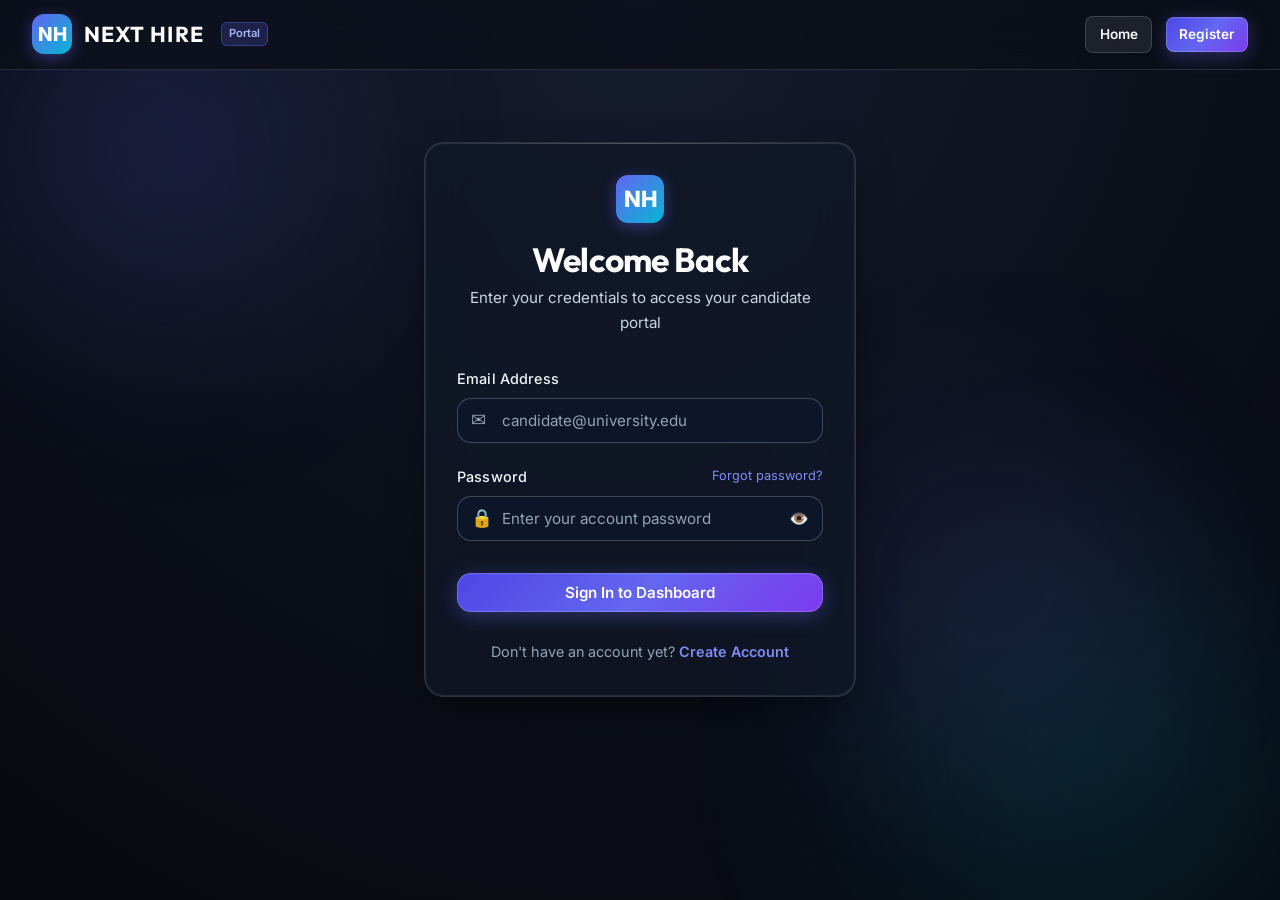
==== frontend/dashboard.html @ c8a3c5a3 "Initial commit: NextHire AI Mock Interview Platform" ====
<!DOCTYPE html>
<html lang="en">
<head>
  <meta charset="UTF-8">
  <meta name="viewport" content="width=device-width, initial-scale=1.0">
  <title>Candidate Dashboard - NextHire</title>
  <meta name="description" content="Manage your candidate assessment metrics, resume uploads, and interview history.">
  <link rel="stylesheet" href="css/style.css">
</head>
<body>
  <!-- Ambient Liquid Glass Orbs -->
  <div class="ambient-background">
    <div class="bg-orb orb-1"></div>
    <div class="bg-orb orb-2"></div>
    <div class="bg-orb orb-3"></div>
  </div>

  <!-- Navigation Bar -->
  <header class="navbar">
    <div class="nav-container">
      <a href="dashboard.html" class="brand-logo">
        <div class="logo-symbol">NH</div>
        <span class="brand-name">NEXT HIRE</span>
        <span class="brand-badge">Dashboard</span>
      </a>
      <ul class="nav-links">
        <li><a href="dashboard.html" class="nav-link active">Dashboard</a></li>
        <li><a href="upload.html" class="nav-link">Resume Upload</a></li>
        <li><a href="interview.html" class="nav-link">Interview Chamber</a></li>
        <li><a href="history.html" class="nav-link">History</a></li>
        <li><a href="result.html" class="nav-link">Results</a></li>
      </ul>
      <div class="nav-auth-actions">
        <div class="user-profile-badge">
          <div class="user-avatar">👤</div>
          <span class="user-name-display" id="nav-user-name">Candidate</span>
        </div>
        <button id="logout-btn" class="btn btn-danger btn-sm" title="Sign out of current session">
          Logout
        </button>
      </div>
    </div>
  </header>

  <!-- Main Dashboard Container -->
  <main class="container">
    <!-- Welcome Header -->
    <div class="page-header" style="display: flex; justify-content: space-between; align-items: flex-end; flex-wrap: wrap; gap: 1rem;">
      <div>
        <div style="display: inline-flex; align-items: center; gap: 0.5rem; margin-bottom: 0.5rem;">
          <span class="badge badge-primary">Candidate Portal</span>
          <span class="badge badge-success">Phase 1 & 2 Live</span>
        </div>
        <h1 class="page-title">
          Welcome back, <span id="dashboard-welcome-name" style="color: #818cf8;">Candidate</span>!
        </h1>
        <p class="page-subtitle">
          Track your mock interview progress, benchmark technical skills, and manage your assessment journey.
        </p>
      </div>
      <div>
        <a href="upload.html" class="btn btn-primary">
          + Start New Assessment
        </a>
      </div>
    </div>

    <!-- Quick Stats Grid -->
    <div class="grid-4" style="margin-bottom: 2.5rem;">
      <!-- Stat 1 -->
      <div class="glass-card stat-card">
        <span class="stat-label">Interviews Completed</span>
        <span class="stat-value" id="stat-interviews">0</span>
        <span class="stat-hint">Mock sessions finished</span>
      </div>

      <!-- Stat 2 -->
      <div class="glass-card stat-card">
        <span class="stat-label">Resumes Analyzed</span>
        <span class="stat-value" id="stat-resumes">0</span>
        <span class="stat-hint">Profiles benchmarked</span>
      </div>

      <!-- Stat 3 -->
      <div class="glass-card stat-card">
        <span class="stat-label">Readiness Score</span>
        <span class="stat-value" id="stat-score" style="color: #34d399;">92%</span>
        <span class="stat-hint">Academic benchmark</span>
      </div>

      <!-- Stat 4 -->
      <div class="glass-card stat-card">
        <span class="stat-label">Target Role</span>
        <span class="stat-value" id="stat-role" style="font-size: 1.35rem; color: #67e8f9; line-height: 1.3;">Full Stack</span>
        <span class="stat-hint">Primary track</span>
      </div>
    </div>

    <!-- Actions & Assessment Workflow Grid -->
    <div class="grid-3" style="margin-bottom: 2.5rem;">
      <!-- Action 1: Upload Resume -->
      <div class="glass-card glass-card-hover" style="display: flex; flex-direction: column; justify-content: space-between;">
        <div>
          <div class="feature-icon-box">📄</div>
          <h3>1. Resume Profiling</h3>
          <p style="margin-top: 0.5rem; font-size: 0.95rem;">
            Upload your academic CV in PDF or DOCX format to define your technical skills and target role.
          </p>
        </div>
        <div style="margin-top: 1.5rem;">
          <a href="upload.html" class="btn btn-glass btn-block">Configure Resume &rarr;</a>
        </div>
      </div>

      <!-- Action 2: Mock Interview -->
      <div class="glass-card glass-card-hover" style="display: flex; flex-direction: column; justify-content: space-between;">
        <div>
          <div class="feature-icon-box">🎙️</div>
          <h3>2. Interview Chamber</h3>
          <p style="margin-top: 0.5rem; font-size: 0.95rem;">
            Step into the interactive mock chamber with timed question prompts and response capture.
          </p>
        </div>
        <div style="margin-top: 1.5rem;">
          <a href="interview.html" class="btn btn-glass btn-block">Enter Chamber &rarr;</a>
        </div>
      </div>

      <!-- Action 3: Results & Feedback -->
      <div class="glass-card glass-card-hover" style="display: flex; flex-direction: column; justify-content: space-between;">
        <div>
          <div class="feature-icon-box">📊</div>
          <h3>3. Performance Analytics</h3>
          <p style="margin-top: 0.5rem; font-size: 0.95rem;">
            Review your candidate readiness scorecard, skill breakdown, and personalized feedback.
          </p>
        </div>
        <div style="margin-top: 1.5rem;">
          <a href="result.html" class="btn btn-glass btn-block">View Scorecard &rarr;</a>
        </div>
      </div>
    </div>

    <!-- Recent Activity Section -->
    <div class="glass-card">
      <div style="display: flex; justify-content: space-between; align-items: center; margin-bottom: 1.5rem;">
        <div>
          <h3>Recent Account Activity</h3>
          <p style="font-size: 0.9rem; margin-top: 0.25rem;">Audit log of candidate sessions and system diagnostics</p>
        </div>
        <a href="history.html" class="btn btn-glass btn-sm">Full History</a>
      </div>

      <div class="table-responsive">
        <table class="glass-table">
          <thead>
            <tr>
              <th>Activity Description</th>
              <th>Category</th>
              <th>Date / Time</th>
              <th>Status</th>
            </tr>
          </thead>
          <tbody id="recent-activity-tbody">
            <tr>
              <td><strong>Account Setup &amp; Session Created</strong></td>
              <td><span class="badge badge-primary">Auth System</span></td>
              <td>Just now</td>
              <td><span class="badge badge-success">Active</span></td>
            </tr>
          </tbody>
        </table>
      </div>
    </div>
  </main>

  <!-- Academic Footer -->
  <footer class="footer">
    <div class="footer-content">
      <div style="display: flex; align-items: center; gap: 0.5rem;">
        <div class="logo-symbol" style="width: 28px; height: 28px; font-size: 0.85rem;">NH</div>
        <span style="font-weight: 700; color: #fff;">NEXT HIRE</span>
      </div>
      <p class="footer-credit">
        Master of Computer Applications (MCA) Academic Project &bull; Python Flask &amp; MySQL Full-Stack Architecture
      </p>
    </div>
  </footer>

  <script src="js/main.js"></script>
  <script src="js/dashboard.js"></script>
</body>
</html>
---- frontend/css/style.css ----
/* =========================================================
   NEXT HIRE - Liquid Glass Design System
   MCA Academic Project - Professional & AI-Themed UI
   ========================================================= */

@import url('https://fonts.googleapis.com/css2?family=Inter:wght@300;400;500;600;700;800&family=Outfit:wght@500;600;700&display=swap');

:root {
  /* Color Palette - Academic AI Theme */
  --bg-dark: #090d16;
  --bg-gradient: radial-gradient(circle at 50% 0%, #151c2e 0%, #0b0f19 55%, #07090f 100%);
  
  --primary: #6366f1;
  --primary-hover: #4f46e5;
  --primary-glow: rgba(99, 102, 241, 0.35);
  
  --secondary: #06b6d4;
  --secondary-glow: rgba(6, 182, 212, 0.25);
  
  --accent-purple: #8b5cf6;
  --accent-emerald: #10b981;
  --accent-amber: #f59e0b;
  --accent-rose: #f43f5e;
  
  /* Liquid Glass Values */
  --glass-bg: rgba(17, 24, 39, 0.72);
  --glass-bg-hover: rgba(24, 33, 53, 0.82);
  --glass-bg-light: rgba(255, 255, 255, 0.05);
  --glass-border: 1px solid rgba(255, 255, 255, 0.12);
  --glass-border-focus: 1px solid rgba(99, 102, 241, 0.6);
  --glass-border-glow: 0 0 20px rgba(99, 102, 241, 0.25);
  --glass-shadow: 0 16px 40px -8px rgba(0, 0, 0, 0.5), 0 0 1px 1px rgba(255, 255, 255, 0.1) inset;
  --glass-blur: blur(20px);
  
  /* High-Contrast Typography */
  --text-primary: #ffffff;
  --text-secondary: #cbd5e1;
  --text-muted: #94a3b8;
  --text-dark: #0f172a;
  
  /* Form Inputs Visibility Standards */
  --input-bg: rgba(15, 23, 42, 0.85);
  --input-text: #ffffff;
  --input-placeholder: #94a3b8;
  --input-border: rgba(255, 255, 255, 0.22);
  --input-focus-border: #6366f1;
  --input-focus-ring: 0 0 0 3px rgba(99, 102, 241, 0.3);

  /* Layout Constants */
  --radius-sm: 8px;
  --radius-md: 14px;
  --radius-lg: 20px;
  --radius-xl: 28px;
  --transition: all 0.25s cubic-bezier(0.16, 1, 0.3, 1);
}

/* =========================================================
   Base & Reset
   ========================================================= */
*, *::before, *::after {
  box-sizing: border-box;
  margin: 0;
  padding: 0;
}

html {
  font-size: 16px;
  scroll-behavior: smooth;
}

body {
  font-family: 'Inter', -apple-system, BlinkMacSystemFont, "Segoe UI", Roboto, sans-serif;
  background-color: var(--bg-dark);
  background-image: var(--bg-gradient);
  color: var(--text-primary);
  min-height: 100vh;
  line-height: 1.6;
  overflow-x: hidden;
  position: relative;
}

/* Background Ambient Orbs for Liquid Glass Depth */
.ambient-background {
  position: fixed;
  top: 0;
  left: 0;
  width: 100vw;
  height: 100vh;
  overflow: hidden;
  z-index: -1;
  pointer-events: none;
}

.bg-orb {
  position: absolute;
  border-radius: 50%;
  filter: blur(100px);
  opacity: 0.45;
  animation: orbDrift 20s infinite alternate ease-in-out;
}

.orb-1 {
  width: 500px;
  height: 500px;
  background: radial-gradient(circle, rgba(99, 102, 241, 0.6) 0%, rgba(99, 102, 241, 0) 70%);
  top: -100px;
  left: -100px;
  animation-duration: 18s;
}

.orb-2 {
  width: 600px;
  height: 600px;
  background: radial-gradient(circle, rgba(6, 182, 212, 0.45) 0%, rgba(6, 182, 212, 0) 70%);
  bottom: -150px;
  right: -100px;
  animation-duration: 24s;
}

.orb-3 {
  width: 450px;
  height: 450px;
  background: radial-gradient(circle, rgba(139, 92, 246, 0.4) 0%, rgba(139, 92, 246, 0) 70%);
  top: 40%;
  left: 60%;
  animation-duration: 22s;
}

@keyframes orbDrift {
  0% { transform: translate(0, 0) scale(1); }
  50% { transform: translate(40px, -30px) scale(1.08); }
  100% { transform: translate(-30px, 40px) scale(0.95); }
}

/* =========================================================
   Typography
   ========================================================= */
h1, h2, h3, h4, h5, h6 {
  font-family: 'Outfit', 'Inter', sans-serif;
  color: var(--text-primary);
  font-weight: 700;
  line-height: 1.25;
  letter-spacing: -0.02em;
}

h1 { font-size: 2.75rem; }
h2 { font-size: 2.1rem; }
h3 { font-size: 1.5rem; }
h4 { font-size: 1.2rem; }

p {
  color: var(--text-secondary);
}

a {
  color: var(--primary);
  text-decoration: none;
  transition: var(--transition);
}

a:hover {
  color: #818cf8;
}

/* =========================================================
   Navbar (Liquid Glass)
   ========================================================= */
.navbar {
  position: sticky;
  top: 0;
  width: 100%;
  z-index: 100;
  backdrop-filter: var(--glass-blur);
  -webkit-backdrop-filter: var(--glass-blur);
  background: rgba(11, 15, 25, 0.75);
  border-bottom: var(--glass-border);
  padding: 0.9rem 2rem;
  transition: var(--transition);
}

.nav-container {
  max-width: 1240px;
  margin: 0 auto;
  display: flex;
  align-items: center;
  justify-content: space-between;
}

.brand-logo {
  display: flex;
  align-items: center;
  gap: 0.75rem;
  text-decoration: none;
}

.logo-symbol {
  width: 40px;
  height: 40px;
  border-radius: 12px;
  background: linear-gradient(135deg, #6366f1 0%, #06b6d4 100%);
  display: flex;
  align-items: center;
  justify-content: center;
  color: #fff;
  font-weight: 800;
  font-size: 1.2rem;
  box-shadow: 0 4px 15px rgba(99, 102, 241, 0.4);
}

.brand-name {
  font-family: 'Outfit', sans-serif;
  font-weight: 700;
  font-size: 1.35rem;
  letter-spacing: 0.05em;
  color: #ffffff;
}

.brand-badge {
  font-size: 0.7rem;
  font-weight: 600;
  padding: 2px 7px;
  border-radius: 6px;
  background: rgba(99, 102, 241, 0.2);
  color: #a5b4fc;
  border: 1px solid rgba(99, 102, 241, 0.4);
  margin-left: 0.35rem;
  vertical-align: middle;
}

.nav-links {
  display: flex;
  align-items: center;
  gap: 1.5rem;
  list-style: none;
}

.nav-link {
  color: var(--text-secondary);
  font-size: 0.95rem;
  font-weight: 500;
  padding: 0.4rem 0.8rem;
  border-radius: var(--radius-sm);
  transition: var(--transition);
}

.nav-link:hover, .nav-link.active {
  color: #ffffff;
  background: rgba(255, 255, 255, 0.08);
}

.nav-auth-actions {
  display: flex;
  align-items: center;
  gap: 0.85rem;
}

.user-profile-badge {
  display: flex;
  align-items: center;
  gap: 0.6rem;
  padding: 0.35rem 0.85rem;
  border-radius: 30px;
  background: rgba(255, 255, 255, 0.07);
  border: 1px solid rgba(255, 255, 255, 0.14);
}

.user-avatar {
  width: 28px;
  height: 28px;
  border-radius: 50%;
  background: linear-gradient(135deg, #6366f1, #a855f7);
  display: flex;
  align-items: center;
  justify-content: center;
  font-size: 0.8rem;
  font-weight: 700;
  color: #fff;
}

.user-name-display {
  font-size: 0.9rem;
  font-weight: 500;
  color: #f1f5f9;
}

/* =========================================================
   Buttons (Liquid Glass & Primary)
   ========================================================= */
.btn {
  display: inline-flex;
  align-items: center;
  justify-content: center;
  gap: 0.5rem;
  font-family: 'Inter', sans-serif;
  font-size: 0.95rem;
  font-weight: 600;
  padding: 0.65rem 1.35rem;
  border-radius: var(--radius-md);
  cursor: pointer;
  transition: var(--transition);
  text-decoration: none;
  border: none;
  outline: none;
}

.btn-primary {
  background: linear-gradient(135deg, #4f46e5 0%, #6366f1 50%, #7c3aed 100%);
  color: #ffffff !important;
  box-shadow: 0 4px 20px rgba(99, 102, 241, 0.35), 0 0 1px 1px rgba(255, 255, 255, 0.2) inset;
}

.btn-primary:hover {
  transform: translateY(-2px);
  box-shadow: 0 8px 25px rgba(99, 102, 241, 0.5), 0 0 1px 1px rgba(255, 255, 255, 0.3) inset;
}

.btn-primary:active {
  transform: translateY(0);
}

.btn-glass {
  background: rgba(255, 255, 255, 0.08);
  backdrop-filter: blur(12px);
  -webkit-backdrop-filter: blur(12px);
  color: #f8fafc !important;
  border: 1px solid rgba(255, 255, 255, 0.16);
  box-shadow: 0 4px 15px rgba(0, 0, 0, 0.2);
}

.btn-glass:hover {
  background: rgba(255, 255, 255, 0.14);
  border-color: rgba(255, 255, 255, 0.3);
  transform: translateY(-2px);
}

.btn-danger {
  background: rgba(244, 63, 94, 0.15);
  color: #fb7185 !important;
  border: 1px solid rgba(244, 63, 94, 0.3);
}

.btn-danger:hover {
  background: rgba(244, 63, 94, 0.25);
  border-color: rgba(244, 63, 94, 0.5);
}

.btn-block {
  width: 100%;
}

.btn-sm {
  padding: 0.4rem 0.85rem;
  font-size: 0.85rem;
  border-radius: var(--radius-sm);
}

/* =========================================================
   Liquid Glass Cards
   ========================================================= */
.glass-card {
  background: var(--glass-bg);
  backdrop-filter: var(--glass-blur);
  -webkit-backdrop-filter: var(--glass-blur);
  border: var(--glass-border);
  border-radius: var(--radius-lg);
  box-shadow: var(--glass-shadow);
  padding: 2rem;
  transition: var(--transition);
  position: relative;
  overflow: hidden;
}

.glass-card::before {
  content: '';
  position: absolute;
  top: 0;
  left: 0;
  right: 0;
  height: 1px;
  background: linear-gradient(90deg, transparent, rgba(255, 255, 255, 0.2), transparent);
}

.glass-card-hover:hover {
  background: var(--glass-bg-hover);
  border-color: rgba(255, 255, 255, 0.22);
  transform: translateY(-4px);
  box-shadow: 0 20px 45px -10px rgba(0, 0, 0, 0.6), 0 0 25px rgba(99, 102, 241, 0.15);
}

/* =========================================================
   Forms & Visible Input Fields (CRITICAL REQUIREMENT)
   ========================================================= */
.form-group {
  margin-bottom: 1.35rem;
  text-align: left;
}

.form-label {
  display: block;
  font-size: 0.9rem;
  font-weight: 500;
  color: #f1f5f9;
  margin-bottom: 0.5rem;
  letter-spacing: 0.01em;
}

.input-container {
  position: relative;
  display: flex;
  align-items: center;
}

.input-icon {
  position: absolute;
  left: 14px;
  color: var(--text-muted);
  pointer-events: none;
  font-size: 1.1rem;
}

/* Visible Inputs: High Contrast, High Legibility */
.form-control {
  width: 100%;
  padding: 0.75rem 1rem;
  padding-left: 2.75rem;
  font-family: 'Inter', sans-serif;
  font-size: 0.95rem;
  color: #ffffff !important; /* Clearly visible */
  background-color: var(--input-bg) !important;
  border: 1px solid var(--input-border);
  border-radius: var(--radius-md);
  outline: none;
  transition: var(--transition);
  -webkit-appearance: none;
}

.form-control.no-icon {
  padding-left: 1rem;
}

.form-control::placeholder {
  color: var(--input-placeholder) !important;
  opacity: 1;
}

.form-control:focus {
  border-color: var(--input-focus-border);
  box-shadow: var(--input-focus-ring);
  background-color: rgba(15, 23, 42, 0.95) !important;
}

/* Password Toggle Icon */
.password-toggle {
  position: absolute;
  right: 14px;
  background: none;
  border: none;
  color: var(--text-muted);
  cursor: pointer;
  padding: 0;
  font-size: 1rem;
  display: flex;
  align-items: center;
  transition: var(--transition);
}

.password-toggle:hover {
  color: #ffffff;
}

/* Password strength bar */
.password-strength-container {
  margin-top: 0.5rem;
  height: 4px;
  background: rgba(255, 255, 255, 0.1);
  border-radius: 4px;
  overflow: hidden;
}

.password-strength-bar {
  height: 100%;
  width: 0%;
  transition: var(--transition);
}

/* =========================================================
   Layout Containers
   ========================================================= */
.container {
  max-width: 1240px;
  margin: 0 auto;
  padding: 2.5rem 1.5rem;
}

.container-narrow {
  max-width: 480px;
  margin: 3rem auto;
  padding: 1.5rem;
}

.page-header {
  margin-bottom: 2.5rem;
}

.page-title {
  font-size: 2.2rem;
  margin-bottom: 0.5rem;
}

.page-subtitle {
  font-size: 1.05rem;
  color: var(--text-secondary);
}

/* =========================================================
   Alerts & Notifications
   ========================================================= */
.alert {
  padding: 0.85rem 1.15rem;
  border-radius: var(--radius-md);
  margin-bottom: 1.25rem;
  font-size: 0.9rem;
  font-weight: 500;
  display: none;
  align-items: center;
  gap: 0.6rem;
  backdrop-filter: blur(10px);
}

.alert-danger {
  background: rgba(244, 63, 94, 0.15);
  color: #fecdd3;
  border: 1px solid rgba(244, 63, 94, 0.35);
}

.alert-success {
  background: rgba(16, 185, 129, 0.15);
  color: #a7f3d0;
  border: 1px solid rgba(16, 185, 129, 0.35);
}

.alert-info {
  background: rgba(6, 182, 212, 0.15);
  color: #bae6fd;
  border: 1px solid rgba(6, 182, 212, 0.35);
}

/* Toast Notification */
.toast-container {
  position: fixed;
  bottom: 24px;
  right: 24px;
  z-index: 1000;
  display: flex;
  flex-direction: column;
  gap: 10px;
}

.toast {
  padding: 12px 20px;
  background: rgba(15, 23, 42, 0.95);
  backdrop-filter: blur(16px);
  border: 1px solid rgba(255, 255, 255, 0.15);
  border-radius: var(--radius-md);
  box-shadow: 0 10px 30px rgba(0, 0, 0, 0.5);
  color: #ffffff;
  font-size: 0.9rem;
  font-weight: 500;
  display: flex;
  align-items: center;
  gap: 10px;
  animation: slideInRight 0.3s cubic-bezier(0.16, 1, 0.3, 1);
}

@keyframes slideInRight {
  from { transform: translateX(100%); opacity: 0; }
  to { transform: translateX(0); opacity: 1; }
}

/* =========================================================
   Badges & Indicators
   ========================================================= */
.badge {
  display: inline-flex;
  align-items: center;
  gap: 0.35rem;
  padding: 0.25rem 0.65rem;
  font-size: 0.75rem;
  font-weight: 600;
  border-radius: 20px;
  letter-spacing: 0.02em;
}

.badge-primary {
  background: rgba(99, 102, 241, 0.2);
  color: #c7d2fe;
  border: 1px solid rgba(99, 102, 241, 0.4);
}

.badge-success {
  background: rgba(16, 185, 129, 0.2);
  color: #a7f3d0;
  border: 1px solid rgba(16, 185, 129, 0.4);
}

.badge-warning {
  background: rgba(245, 158, 11, 0.2);
  color: #fde68a;
  border: 1px solid rgba(245, 158, 11, 0.4);
}

/* =========================================================
   Hero Section (Landing Page)
   ========================================================= */
.hero-section {
  text-align: center;
  padding: 4.5rem 1.5rem 3rem;
  max-width: 900px;
  margin: 0 auto;
}

.hero-pill {
  display: inline-flex;
  align-items: center;
  gap: 0.5rem;
  padding: 0.4rem 1rem;
  border-radius: 30px;
  background: rgba(99, 102, 241, 0.15);
  border: 1px solid rgba(99, 102, 241, 0.3);
  color: #c7d2fe;
  font-size: 0.85rem;
  font-weight: 600;
  margin-bottom: 1.5rem;
}

.hero-title {
  font-size: 3.5rem;
  line-height: 1.15;
  margin-bottom: 1.25rem;
  background: linear-gradient(135deg, #ffffff 0%, #cbd5e1 50%, #94a3b8 100%);
  -webkit-background-clip: text;
  -webkit-text-fill-color: transparent;
}

.hero-title-accent {
  background: linear-gradient(135deg, #6366f1 0%, #06b6d4 100%);
  -webkit-background-clip: text;
  -webkit-text-fill-color: transparent;
}

.hero-description {
  font-size: 1.15rem;
  color: var(--text-secondary);
  max-width: 720px;
  margin: 0 auto 2.5rem;
}

.hero-actions {
  display: flex;
  align-items: center;
  justify-content: center;
  gap: 1.25rem;
}

/* =========================================================
   Grid & Card Systems
   ========================================================= */
.grid-3 {
  display: grid;
  grid-template-columns: repeat(3, 1fr);
  gap: 1.5rem;
}

.grid-4 {
  display: grid;
  grid-template-columns: repeat(4, 1fr);
  gap: 1.25rem;
}

.grid-2 {
  display: grid;
  grid-template-columns: repeat(2, 1fr);
  gap: 1.5rem;
}

.feature-icon-box {
  width: 52px;
  height: 52px;
  border-radius: 14px;
  background: rgba(99, 102, 241, 0.15);
  border: 1px solid rgba(99, 102, 241, 0.3);
  display: flex;
  align-items: center;
  justify-content: center;
  color: #818cf8;
  font-size: 1.5rem;
  margin-bottom: 1.25rem;
}

/* =========================================================
   Dashboard Widgets & Statistics
   ========================================================= */
.stat-card {
  padding: 1.5rem;
  display: flex;
  flex-direction: column;
}

.stat-label {
  font-size: 0.85rem;
  color: var(--text-muted);
  font-weight: 500;
  text-transform: uppercase;
  letter-spacing: 0.05em;
  margin-bottom: 0.5rem;
}

.stat-value {
  font-family: 'Outfit', sans-serif;
  font-size: 2.2rem;
  font-weight: 700;
  color: #ffffff;
  line-height: 1;
}

.stat-hint {
  font-size: 0.8rem;
  color: #94a3b8;
  margin-top: 0.5rem;
}

/* =========================================================
   Tables (Liquid Glass)
   ========================================================= */
.table-responsive {
  width: 100%;
  overflow-x: auto;
}

.glass-table {
  width: 100%;
  border-collapse: collapse;
  text-align: left;
}

.glass-table th {
  padding: 1rem 1.25rem;
  font-size: 0.85rem;
  text-transform: uppercase;
  letter-spacing: 0.05em;
  color: var(--text-muted);
  border-bottom: 1px solid rgba(255, 255, 255, 0.1);
}

.glass-table td {
  padding: 1.1rem 1.25rem;
  font-size: 0.95rem;
  color: var(--text-secondary);
  border-bottom: 1px solid rgba(255, 255, 255, 0.06);
}

.glass-table tr:hover td {
  background: rgba(255, 255, 255, 0.03);
  color: #ffffff;
}

/* =========================================================
   Resume Upload Area (Liquid Glass)
   ========================================================= */
.dropzone {
  border: 2px dashed rgba(99, 102, 241, 0.4);
  border-radius: var(--radius-lg);
  padding: 3.5rem 2rem;
  text-align: center;
  background: rgba(15, 23, 42, 0.45);
  backdrop-filter: blur(12px);
  cursor: pointer;
  transition: var(--transition);
}

.dropzone:hover, .dropzone.dragover {
  border-color: #6366f1;
  background: rgba(99, 102, 241, 0.08);
  box-shadow: 0 0 25px rgba(99, 102, 241, 0.2);
}

.dropzone-icon {
  font-size: 3rem;
  color: #818cf8;
  margin-bottom: 1rem;
}

/* =========================================================
   Footer (Liquid Glass)
   ========================================================= */
.footer {
  margin-top: 5rem;
  border-top: var(--glass-border);
  background: rgba(9, 13, 22, 0.8);
  backdrop-filter: blur(16px);
  padding: 2.5rem 1.5rem;
  text-align: center;
}

.footer-content {
  max-width: 1240px;
  margin: 0 auto;
  display: flex;
  flex-direction: column;
  align-items: center;
  gap: 1rem;
}

.footer-credit {
  font-size: 0.85rem;
  color: var(--text-muted);
}

/* =========================================================
   Responsive Design Breakpoints
   ========================================================= */
@media (max-width: 1024px) {
  .grid-4 {
    grid-template-columns: repeat(2, 1fr);
  }
  .grid-3 {
    grid-template-columns: repeat(2, 1fr);
  }
}

@media (max-width: 768px) {
  .hero-title {
    font-size: 2.5rem;
  }
  .grid-3, .grid-2, .grid-4 {
    grid-template-columns: 1fr;
  }
  .navbar {
    padding: 0.85rem 1rem;
  }
  .nav-links {
    display: none; /* Can be toggled or adapted */
  }
  .hero-actions {
    flex-direction: column;
    width: 100%;
  }
  .hero-actions .btn {
    width: 100%;
  }
}

/* =========================================================
   Phase 8 Liquid Glass Scorecard & Evaluation Styles
   ========================================================= */
.score-pill {
  display: inline-flex;
  align-items: center;
  gap: 0.25rem;
  padding: 0.25rem 0.65rem;
  font-size: 0.75rem;
  font-weight: 600;
  border-radius: var(--radius-sm);
  background: rgba(255, 255, 255, 0.05);
  border: 1px solid rgba(255, 255, 255, 0.1);
  color: #cbd5e1;
}

.score-pill strong {
  color: #ffffff;
}

.scorecard-metric-card {
  padding: 1.25rem;
  background: rgba(255, 255, 255, 0.03);
  border: 1px solid rgba(255, 255, 255, 0.08);
  border-radius: var(--radius-md);
  transition: var(--transition);
}

.scorecard-metric-card:hover {
  background: rgba(255, 255, 255, 0.06);
  border-color: rgba(99, 102, 241, 0.4);
  transform: translateY(-2px);
}

.feedback-card {
  padding: 1.5rem;
  border-radius: var(--radius-md);
  background: var(--glass-bg);
  border: var(--glass-border);
  backdrop-filter: var(--glass-blur);
  display: flex;
  flex-direction: column;
  height: 100%;
}

.feedback-card-header {
  display: flex;
  align-items: center;
  gap: 0.65rem;
  margin-bottom: 1.25rem;
  padding-bottom: 0.75rem;
  border-bottom: 1px solid rgba(255, 255, 255, 0.08);
}

.feedback-icon-box {
  width: 36px;
  height: 36px;
  border-radius: var(--radius-sm);
  display: flex;
  align-items: center;
  justify-content: center;
  font-size: 1.2rem;
}
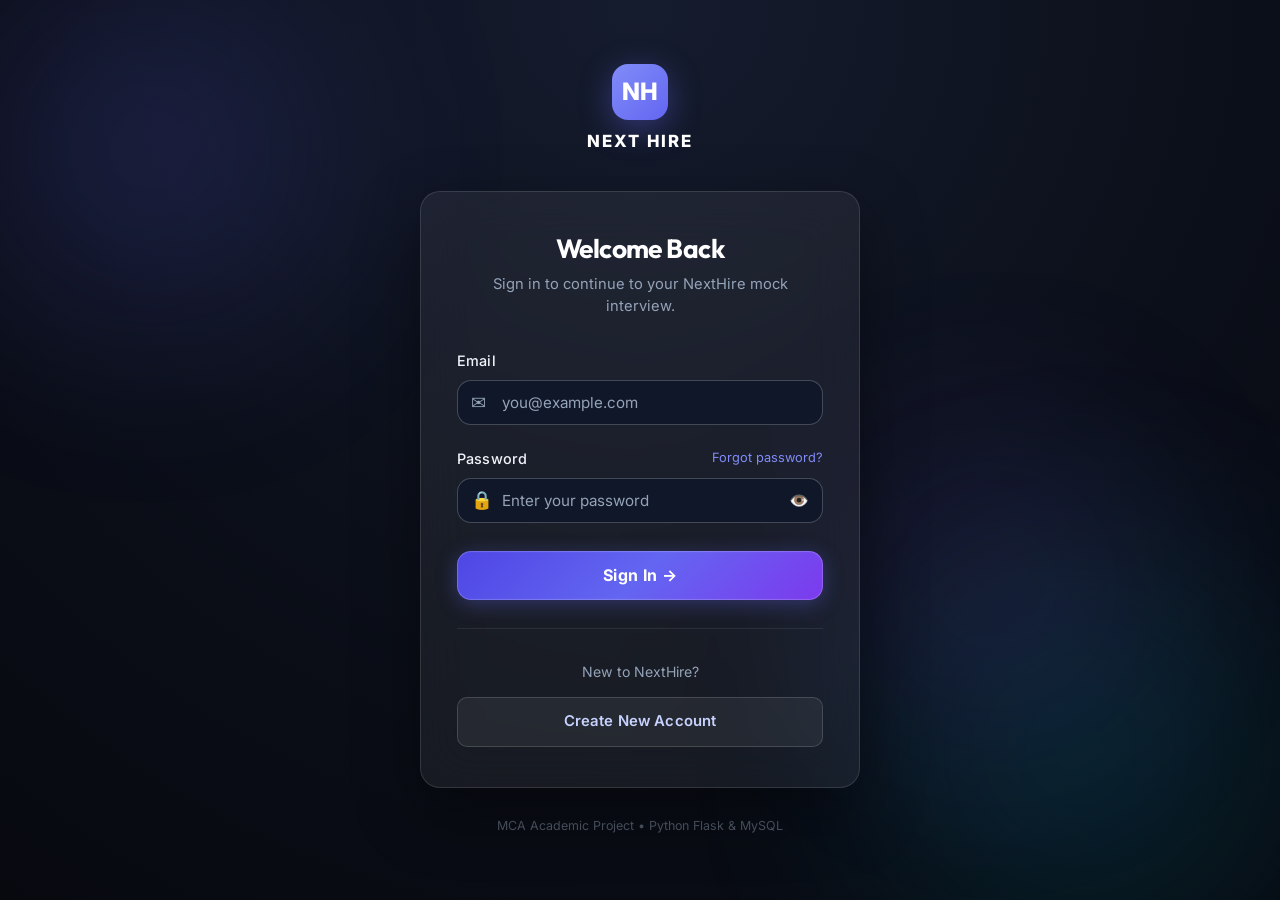
==== commit f22e900c: "feat(interview): implement JARVIS voice assistant with Siri-style orb and concept answer analyzer" ====
--- a/frontend/dashboard.html
+++ b/frontend/dashboard.html
@@ -118,7 +118,7 @@
           <div class="feature-icon-box">🎙️</div>
           <h3>2. Interview Chamber</h3>
           <p style="margin-top: 0.5rem; font-size: 0.95rem;">
-            Step into the interactive mock chamber with timed question prompts and response capture.
+            Step into the voice interview chamber with JARVIS, your intelligent AI voice interviewer.
           </p>
         </div>
         <div style="margin-top: 1.5rem;">
--- a/frontend/css/style.css
+++ b/frontend/css/style.css
@@ -913,3 +913,715 @@
   justify-content: center;
   font-size: 1.2rem;
 }
+
+/* =========================================================
+   NEXT HIRE - Siri-Style Voice Animation & Interview Chamber
+   iOS Glassmorphism & Animated AI Orb
+   ========================================================= */
+
+/* Chamber Layout & Cards */
+.interview-chamber-card {
+  background: rgba(12, 17, 29, 0.78);
+  border: 1px solid rgba(255, 255, 255, 0.12);
+  backdrop-filter: blur(28px);
+  -webkit-backdrop-filter: blur(28px);
+  border-radius: var(--radius-xl);
+  box-shadow: 0 30px 70px -15px rgba(0, 0, 0, 0.75), 
+              0 0 1px 1px rgba(255, 255, 255, 0.08) inset;
+  padding: 2.25rem 2rem;
+  margin-bottom: 2rem;
+  position: relative;
+  overflow: hidden;
+  transition: border-color 0.4s ease, box-shadow 0.4s ease;
+}
+
+.interview-chamber-card::before {
+  content: '';
+  position: absolute;
+  top: 0;
+  left: 15%;
+  right: 15%;
+  height: 1px;
+  background: linear-gradient(90deg, transparent, rgba(99, 102, 241, 0.6), rgba(6, 182, 212, 0.6), transparent);
+  pointer-events: none;
+}
+
+/* Chamber Top Header Meta Bar */
+.chamber-meta-bar {
+  background: rgba(15, 23, 42, 0.65);
+  border: 1px solid rgba(255, 255, 255, 0.1);
+  backdrop-filter: blur(20px);
+  -webkit-backdrop-filter: blur(20px);
+  border-radius: var(--radius-lg);
+  padding: 1.25rem 1.75rem;
+  margin-bottom: 1.75rem;
+  box-shadow: 0 10px 30px rgba(0, 0, 0, 0.35);
+}
+
+.chamber-meta-header {
+  display: flex;
+  justify-content: space-between;
+  align-items: center;
+  flex-wrap: wrap;
+  gap: 1rem;
+}
+
+.chamber-meta-title-group {
+  display: flex;
+  align-items: center;
+  gap: 0.85rem;
+}
+
+.chamber-title-text h2 {
+  font-size: 1.35rem;
+  font-weight: 700;
+  margin: 0;
+  line-height: 1.2;
+}
+
+.chamber-subtitle {
+  font-size: 0.85rem;
+  color: var(--secondary);
+  font-weight: 500;
+  display: flex;
+  align-items: center;
+  gap: 0.4rem;
+}
+
+.chamber-meta-pills {
+  display: flex;
+  align-items: center;
+  gap: 0.75rem;
+  flex-wrap: wrap;
+}
+
+.chamber-progress-container {
+  margin-top: 1rem;
+  height: 6px;
+  background: rgba(255, 255, 255, 0.08);
+  border-radius: 6px;
+  overflow: hidden;
+  position: relative;
+}
+
+.chamber-progress-fill {
+  height: 100%;
+  background: linear-gradient(90deg, #6366f1, #06b6d4, #a855f7);
+  border-radius: 6px;
+  transition: width 0.5s cubic-bezier(0.16, 1, 0.3, 1);
+  box-shadow: 0 0 10px rgba(99, 102, 241, 0.6);
+}
+
+/* AI Interviewer Speech Bubble */
+.ai-speaker-badge {
+  display: inline-flex;
+  align-items: center;
+  gap: 0.5rem;
+  padding: 0.35rem 0.9rem;
+  border-radius: 30px;
+  background: rgba(99, 102, 241, 0.15);
+  border: 1px solid rgba(99, 102, 241, 0.35);
+  color: #c7d2fe;
+  font-size: 0.8rem;
+  font-weight: 600;
+  letter-spacing: 0.04em;
+  text-transform: uppercase;
+}
+
+.ai-pulse-dot {
+  width: 7px;
+  height: 7px;
+  border-radius: 50%;
+  background: #34d399;
+  box-shadow: 0 0 8px #34d399;
+  animation: dotPulse 2s infinite;
+}
+
+@keyframes dotPulse {
+  0%, 100% { opacity: 1; transform: scale(1); }
+  50% { opacity: 0.4; transform: scale(0.85); }
+}
+
+.ai-speech-bubble {
+  background: rgba(255, 255, 255, 0.035);
+  border: 1px solid rgba(255, 255, 255, 0.1);
+  border-radius: var(--radius-lg);
+  padding: 1.5rem 1.75rem;
+  margin: 1.25rem 0 2rem;
+  box-shadow: 0 12px 30px rgba(0, 0, 0, 0.25), inset 0 1px 0 rgba(255, 255, 255, 0.06);
+  position: relative;
+  transition: border-color 0.3s ease;
+}
+
+.ai-speech-bubble:hover {
+  border-color: rgba(99, 102, 241, 0.3);
+}
+
+.ai-speech-bubble::after {
+  content: '';
+  position: absolute;
+  bottom: -10px;
+  left: 50%;
+  transform: translateX(-50%);
+  width: 0;
+  height: 0;
+  border-left: 10px solid transparent;
+  border-right: 10px solid transparent;
+  border-top: 10px solid rgba(255, 255, 255, 0.08);
+}
+
+.ai-question-text {
+  font-size: 1.35rem;
+  font-weight: 600;
+  color: #ffffff;
+  line-height: 1.5;
+  letter-spacing: -0.015em;
+  text-align: center;
+  margin: 0.75rem 0;
+}
+
+/* =========================================================
+   THE HERO AI ORB - SIRI-INSPIRED VOICE CORE
+   ========================================================= */
+.ai-orb-stage {
+  display: flex;
+  flex-direction: column;
+  align-items: center;
+  justify-content: center;
+  padding: 1.5rem 0 1.75rem;
+  position: relative;
+  width: 100%;
+}
+
+.orb-wrapper {
+  position: relative;
+  width: 300px;
+  height: 300px;
+  display: flex;
+  align-items: center;
+  justify-content: center;
+}
+
+/* Ambient Neon Glow Aura behind the Orb */
+.orb-ambient-aura {
+  position: absolute;
+  width: 250px;
+  height: 250px;
+  border-radius: 50%;
+  filter: blur(55px);
+  pointer-events: none;
+  opacity: 0.45;
+  background: radial-gradient(circle, rgba(99, 102, 241, 0.5) 0%, rgba(6, 182, 212, 0.3) 45%, rgba(139, 92, 246, 0.2) 75%, transparent 100%);
+  transition: transform 0.65s cubic-bezier(0.25, 1, 0.3, 1), 
+              opacity 0.65s ease, 
+              background 0.65s ease;
+  z-index: 0;
+}
+
+.orb-ambient-aura.aura-listening {
+  opacity: 0.85;
+  transform: scale(1.4);
+  background: radial-gradient(circle, rgba(239, 68, 68, 0.55) 0%, rgba(217, 70, 239, 0.45) 45%, rgba(6, 182, 212, 0.35) 75%, transparent 100%);
+}
+
+.orb-ambient-aura.aura-speaking {
+  opacity: 0.85;
+  transform: scale(1.35);
+  background: radial-gradient(circle, rgba(99, 102, 241, 0.65) 0%, rgba(168, 85, 247, 0.55) 45%, rgba(6, 182, 212, 0.35) 75%, transparent 100%);
+}
+
+.orb-ambient-aura.aura-thinking {
+  opacity: 0.65;
+  transform: scale(1.15);
+  background: radial-gradient(circle, rgba(245, 158, 11, 0.5) 0%, rgba(139, 92, 246, 0.4) 50%, transparent 80%);
+}
+
+.orb-ambient-aura.aura-idle {
+  opacity: 0.45;
+  transform: scale(1);
+  background: radial-gradient(circle, rgba(99, 102, 241, 0.5) 0%, rgba(6, 182, 212, 0.3) 45%, rgba(139, 92, 246, 0.2) 75%, transparent 100%);
+}
+
+/* Outer Soft Glow Pulse Rings */
+.orb-pulse-ring {
+  position: absolute;
+  border-radius: 50%;
+  pointer-events: none;
+  opacity: 0;
+  transition: opacity 0.4s ease;
+  z-index: 1;
+}
+
+.state-listening ~ .orb-pulse-ring,
+.state-speaking ~ .orb-pulse-ring {
+  opacity: 1;
+}
+
+/* Core Orb Container */
+.ai-orb {
+  position: relative;
+  width: 130px;
+  height: 130px;
+  border-radius: 50%;
+  overflow: hidden;
+  cursor: pointer;
+  z-index: 2;
+  transform: scale(1);
+  transform-origin: center center;
+  transition: transform 0.65s cubic-bezier(0.25, 1, 0.3, 1),
+              box-shadow 0.65s ease,
+              filter 0.65s ease;
+  will-change: transform, box-shadow;
+  box-shadow: 0 0 30px rgba(99, 102, 241, 0.35),
+              0 0 60px rgba(6, 182, 212, 0.25),
+              inset 0 0 25px rgba(255, 255, 255, 0.25);
+  animation: orbFloat 4.5s ease-in-out infinite alternate;
+}
+
+/* Orb States */
+.ai-orb.state-idle {
+  transform: scale(1);
+  box-shadow: 0 0 28px rgba(99, 102, 241, 0.35),
+              0 0 55px rgba(6, 182, 212, 0.2),
+              inset 0 0 25px rgba(255, 255, 255, 0.25);
+}
+
+.ai-orb.state-listening {
+  transform: scale(2.05); /* ~266px */
+  box-shadow: 0 0 45px rgba(239, 68, 68, 0.5),
+              0 0 90px rgba(168, 85, 247, 0.45),
+              0 0 140px rgba(6, 182, 212, 0.35),
+              inset 0 0 35px rgba(255, 255, 255, 0.4);
+  animation: orbFloat 3s ease-in-out infinite alternate,
+             orbListeningPulse 1.8s ease-in-out infinite alternate;
+}
+
+.ai-orb.state-speaking {
+  transform: scale(1.65); /* ~215px - slightly enlarged with soft pulse */
+  box-shadow: 0 0 45px rgba(99, 102, 241, 0.6),
+              0 0 85px rgba(217, 70, 239, 0.5),
+              0 0 130px rgba(6, 182, 212, 0.35),
+              inset 0 0 30px rgba(255, 255, 255, 0.4);
+  animation: orbFloat 3.5s ease-in-out infinite alternate,
+             orbSpeakingPulse 1.8s ease-in-out infinite alternate;
+}
+
+.ai-orb.state-thinking {
+  transform: scale(1.35); /* ~175px */
+  box-shadow: 0 0 35px rgba(245, 158, 11, 0.5),
+              0 0 75px rgba(139, 92, 246, 0.4),
+              inset 0 0 25px rgba(255, 255, 255, 0.3);
+  animation: orbFloat 2.8s ease-in-out infinite alternate,
+             orbThinkingBreathe 2s ease-in-out infinite alternate;
+}
+
+/* Internal Layers of the AI Orb */
+.orb-layer {
+  position: absolute;
+  top: 0;
+  left: 0;
+  width: 100%;
+  height: 100%;
+  border-radius: 50%;
+  pointer-events: none;
+}
+
+.orb-layer-base {
+  background: radial-gradient(circle at 35% 30%, #38bdf8 0%, #6366f1 35%, #7c3aed 65%, #0b0f19 100%);
+  z-index: 1;
+}
+
+.orb-layer-plasma-1 {
+  background: radial-gradient(circle at 75% 65%, rgba(236, 72, 153, 0.9) 0%, rgba(139, 92, 246, 0.75) 40%, transparent 75%);
+  mix-blend-mode: screen;
+  filter: blur(8px);
+  animation: orbShiftPlasma1 9s ease-in-out infinite alternate;
+  z-index: 2;
+}
+
+.orb-layer-plasma-2 {
+  background: conic-gradient(from 180deg at 50% 50%, #06b6d4, #8b5cf6, #ec4899, #3b82f6, #06b6d4);
+  mix-blend-mode: color-dodge;
+  opacity: 0.75;
+  filter: blur(14px);
+  animation: orbSpinPlasma 14s linear infinite;
+  z-index: 3;
+}
+
+.orb-layer-core {
+  background: radial-gradient(circle at 45% 45%, rgba(255, 255, 255, 0.95) 0%, rgba(167, 139, 250, 0.45) 30%, transparent 65%);
+  mix-blend-mode: overlay;
+  animation: orbCorePulse 4s ease-in-out infinite alternate;
+  z-index: 4;
+}
+
+.orb-glass-specular {
+  position: absolute;
+  top: 4%;
+  left: 12%;
+  width: 76%;
+  height: 48%;
+  border-radius: 50%;
+  background: radial-gradient(ellipse at 50% 30%, rgba(255, 255, 255, 0.85) 0%, rgba(255, 255, 255, 0.15) 50%, transparent 75%);
+  opacity: 0.7;
+  filter: blur(2px);
+  pointer-events: none;
+  z-index: 5;
+  transform: rotate(-15deg);
+}
+
+.orb-rim-glow {
+  position: absolute;
+  top: 0;
+  left: 0;
+  width: 100%;
+  height: 100%;
+  border-radius: 50%;
+  box-shadow: inset 0 0 20px rgba(255, 255, 255, 0.3),
+              inset 0 -10px 25px rgba(6, 182, 212, 0.4);
+  pointer-events: none;
+  z-index: 6;
+}
+
+/* Animations for Orb Internal Motion */
+@keyframes orbFloat {
+  0% { transform: translateY(0px) scale(var(--orb-scale, 1)); }
+  100% { transform: translateY(-10px) scale(var(--orb-scale, 1)); }
+}
+
+@keyframes orbShiftPlasma1 {
+  0% { transform: translate(-10%, -10%) scale(1); }
+  50% { transform: translate(15%, 10%) scale(1.15); }
+  100% { transform: translate(-5%, 12%) scale(0.95); }
+}
+
+@keyframes orbSpinPlasma {
+  0% { transform: rotate(0deg); }
+  100% { transform: rotate(360deg); }
+}
+
+@keyframes orbCorePulse {
+  0% { transform: scale(0.85); opacity: 0.6; }
+  100% { transform: scale(1.15); opacity: 0.95; }
+}
+
+@keyframes orbListeningPulse {
+  0% { filter: brightness(1); }
+  100% { filter: brightness(1.18); }
+}
+
+@keyframes orbSpeakingPulse {
+  0% { filter: brightness(1); }
+  100% { filter: brightness(1.22); }
+}
+
+@keyframes orbThinkingBreathe {
+  0% { filter: brightness(0.95); }
+  100% { filter: brightness(1.1); }
+}
+
+/* =========================================================
+   SIRI-INSPIRED VOICE WAVEFORM
+   ========================================================= */
+.siri-waveform {
+  display: flex;
+  align-items: center;
+  justify-content: center;
+  gap: 4px;
+  height: 52px;
+  margin: 1.5rem 0 0.5rem;
+  padding: 0 1rem;
+}
+
+.siri-wave-bar {
+  width: 4px;
+  height: 4px;
+  border-radius: 4px;
+  background: linear-gradient(180deg, #67e8f9 0%, #818cf8 50%, #c084fc 100%);
+  opacity: 0.3;
+  transition: height 0.12s cubic-bezier(0.16, 1, 0.3, 1),
+              opacity 0.25s ease,
+              background 0.3s ease;
+  will-change: height;
+}
+
+.siri-waveform.active-listening .siri-wave-bar {
+  opacity: 0.95;
+  background: linear-gradient(180deg, #f87171 0%, #ec4899 50%, #a855f7 100%);
+  box-shadow: 0 0 8px rgba(239, 68, 68, 0.5);
+}
+
+.siri-waveform.active-speaking .siri-wave-bar {
+  opacity: 0.95;
+  background: linear-gradient(180deg, #67e8f9 0%, #818cf8 50%, #c084fc 100%);
+  box-shadow: 0 0 8px rgba(99, 102, 241, 0.5);
+}
+
+.siri-waveform.active-thinking .siri-wave-bar {
+  opacity: 0.7;
+  background: linear-gradient(180deg, #fde68a 0%, #f59e0b 60%, #8b5cf6 100%);
+}
+
+/* Status wrapper & dynamic subtext */
+.voice-status-wrapper {
+  display: flex;
+  flex-direction: column;
+  align-items: center;
+  gap: 0.5rem;
+  margin-top: 0.5rem;
+  text-align: center;
+}
+
+.voice-status-indicator {
+  display: inline-flex;
+  align-items: center;
+  gap: 0.5rem;
+  padding: 0.35rem 0.95rem;
+  border-radius: 30px;
+  font-size: 0.85rem;
+  font-weight: 600;
+  backdrop-filter: blur(12px);
+  -webkit-backdrop-filter: blur(12px);
+  transition: all 0.3s ease;
+}
+
+.status-ready {
+  background: rgba(148, 163, 184, 0.12);
+  border: 1px solid rgba(148, 163, 184, 0.25);
+  color: #cbd5e1;
+}
+
+.status-listening {
+  background: rgba(239, 68, 68, 0.22);
+  border: 1px solid rgba(239, 68, 68, 0.55);
+  color: #fca5a5;
+  box-shadow: 0 0 18px rgba(239, 68, 68, 0.45);
+  animation: pulseGlow 1.5s infinite;
+}
+
+.status-speaking {
+  background: rgba(99, 102, 241, 0.22);
+  border: 1px solid rgba(99, 102, 241, 0.55);
+  color: #c7d2fe;
+  box-shadow: 0 0 18px rgba(99, 102, 241, 0.45);
+  animation: pulseGlow 1.6s infinite;
+}
+
+.status-processing {
+  background: rgba(245, 158, 11, 0.22);
+  border: 1px solid rgba(245, 158, 11, 0.5);
+  color: #fde68a;
+  box-shadow: 0 0 15px rgba(245, 158, 11, 0.3);
+}
+
+.status-captured {
+  background: rgba(16, 185, 129, 0.2);
+  border: 1px solid rgba(16, 185, 129, 0.45);
+  color: #a7f3d0;
+  box-shadow: 0 0 15px rgba(16, 185, 129, 0.3);
+}
+
+.voice-subtext {
+  font-size: 1.05rem;
+  font-weight: 500;
+  color: var(--text-secondary);
+  letter-spacing: -0.01em;
+  transition: color 0.3s ease;
+  min-height: 26px;
+}
+
+/* =========================================================
+   FLOATING MICROPHONE CONTROL BUTTON
+   ========================================================= */
+.chamber-controls-stage {
+  display: flex;
+  flex-direction: column;
+  align-items: center;
+  margin-top: 1.5rem;
+}
+
+.mic-floating-container {
+  display: flex;
+  flex-direction: column;
+  align-items: center;
+  gap: 0.75rem;
+}
+
+.mic-button {
+  width: 68px;
+  height: 68px;
+  border-radius: 50%;
+  border: 1px solid rgba(255, 255, 255, 0.22);
+  background: rgba(255, 255, 255, 0.08);
+  backdrop-filter: blur(16px);
+  -webkit-backdrop-filter: blur(16px);
+  color: #ffffff;
+  font-size: 1.65rem;
+  cursor: pointer;
+  display: inline-flex;
+  align-items: center;
+  justify-content: center;
+  box-shadow: 0 10px 30px rgba(0, 0, 0, 0.4), 
+              0 0 20px rgba(99, 102, 241, 0.35);
+  transition: all 0.3s cubic-bezier(0.16, 1, 0.3, 1);
+  outline: none;
+  position: relative;
+}
+
+.mic-button:hover {
+  transform: scale(1.08);
+  border-color: rgba(255, 255, 255, 0.35);
+  background: rgba(255, 255, 255, 0.12);
+  box-shadow: 0 14px 40px rgba(99, 102, 241, 0.55);
+}
+
+.mic-button:focus-visible {
+  box-shadow: 0 0 0 3px rgba(99, 102, 241, 0.6), 0 10px 30px rgba(0, 0, 0, 0.4);
+}
+
+.mic-button.recording {
+  background: linear-gradient(135deg, rgba(220, 38, 38, 0.35) 0%, rgba(239, 68, 68, 0.55) 100%);
+  border-color: rgba(252, 165, 165, 0.7);
+  box-shadow: 0 0 35px rgba(239, 68, 68, 0.7), 0 0 70px rgba(239, 68, 68, 0.35);
+  animation: pulseGlow 1.2s infinite;
+}
+
+.rec-dot {
+  color: #ef4444;
+  font-size: 1rem;
+  margin-right: 2px;
+  animation: recDotBlink 1s infinite;
+}
+
+@keyframes recDotBlink {
+  0%, 100% { opacity: 1; }
+  50% { opacity: 0.2; }
+}
+
+.mic-hint-text {
+  font-size: 0.85rem;
+  color: var(--text-muted);
+  font-weight: 500;
+  transition: color 0.3s ease;
+}
+
+/* =========================================================
+   CANDIDATE TRANSCRIPT DRAWER & ACTIONS
+   ========================================================= */
+.transcript-drawer {
+  background: rgba(15, 23, 42, 0.55);
+  border: 1px solid rgba(255, 255, 255, 0.1);
+  backdrop-filter: blur(20px);
+  -webkit-backdrop-filter: blur(20px);
+  border-radius: var(--radius-lg);
+  padding: 1.5rem 1.75rem;
+  margin-top: 1.5rem;
+  box-shadow: 0 15px 35px rgba(0, 0, 0, 0.3);
+  transition: all 0.3s ease;
+}
+
+.transcript-drawer-header {
+  display: flex;
+  justify-content: space-between;
+  align-items: center;
+  margin-bottom: 1rem;
+  flex-wrap: wrap;
+  gap: 0.5rem;
+}
+
+.transcript-drawer-title {
+  display: flex;
+  align-items: center;
+  gap: 0.5rem;
+  font-size: 0.95rem;
+  font-weight: 600;
+  color: var(--text-secondary);
+}
+
+.transcript-textarea {
+  width: 100%;
+  background: rgba(10, 15, 28, 0.85);
+  border: 1px solid rgba(255, 255, 255, 0.16);
+  border-radius: var(--radius-md);
+  color: #ffffff;
+  padding: 1rem 1.25rem;
+  font-size: 0.95rem;
+  line-height: 1.6;
+  resize: vertical;
+  min-height: 110px;
+  transition: border-color 0.25s ease, box-shadow 0.25s ease;
+  outline: none;
+}
+
+.transcript-textarea:focus {
+  border-color: var(--primary);
+  box-shadow: 0 0 0 3px rgba(99, 102, 241, 0.25);
+}
+
+.chamber-action-bar {
+  display: flex;
+  justify-content: space-between;
+  align-items: center;
+  flex-wrap: wrap;
+  gap: 1rem;
+  margin-top: 1.25rem;
+  padding-top: 1rem;
+  border-top: 1px solid rgba(255, 255, 255, 0.08);
+}
+
+/* Accessibility: Reduced Motion Support */
+@media (prefers-reduced-motion: reduce) {
+  .ai-orb,
+  .orb-ambient-aura,
+  .orb-layer-plasma-1,
+  .orb-layer-plasma-2,
+  .orb-layer-core,
+  .siri-wave-bar,
+  .bg-orb {
+    animation: none !important;
+    transition: opacity 0.3s ease !important;
+  }
+}
+
+/* Responsive Mobile & Tablet Adjustments */
+@media (max-width: 768px) {
+  .interview-chamber-card {
+    padding: 1.75rem 1.25rem;
+    border-radius: var(--radius-lg);
+  }
+
+  .orb-wrapper {
+    width: 240px;
+    height: 240px;
+  }
+
+  .ai-orb {
+    width: 105px;
+    height: 105px;
+  }
+
+  .ai-orb.state-listening {
+    transform: scale(1.75); /* ~184px max on mobile to prevent overflow */
+  }
+
+  .ai-orb.state-speaking {
+    transform: scale(1.7); /* ~178px */
+  }
+
+  .ai-orb.state-thinking {
+    transform: scale(1.25); /* ~130px */
+  }
+
+  .siri-waveform {
+    gap: 3px;
+    height: 40px;
+  }
+
+  .siri-wave-bar {
+    width: 3px;
+  }
+
+  .ai-question-text {
+    font-size: 1.15rem;
+  }
+}
